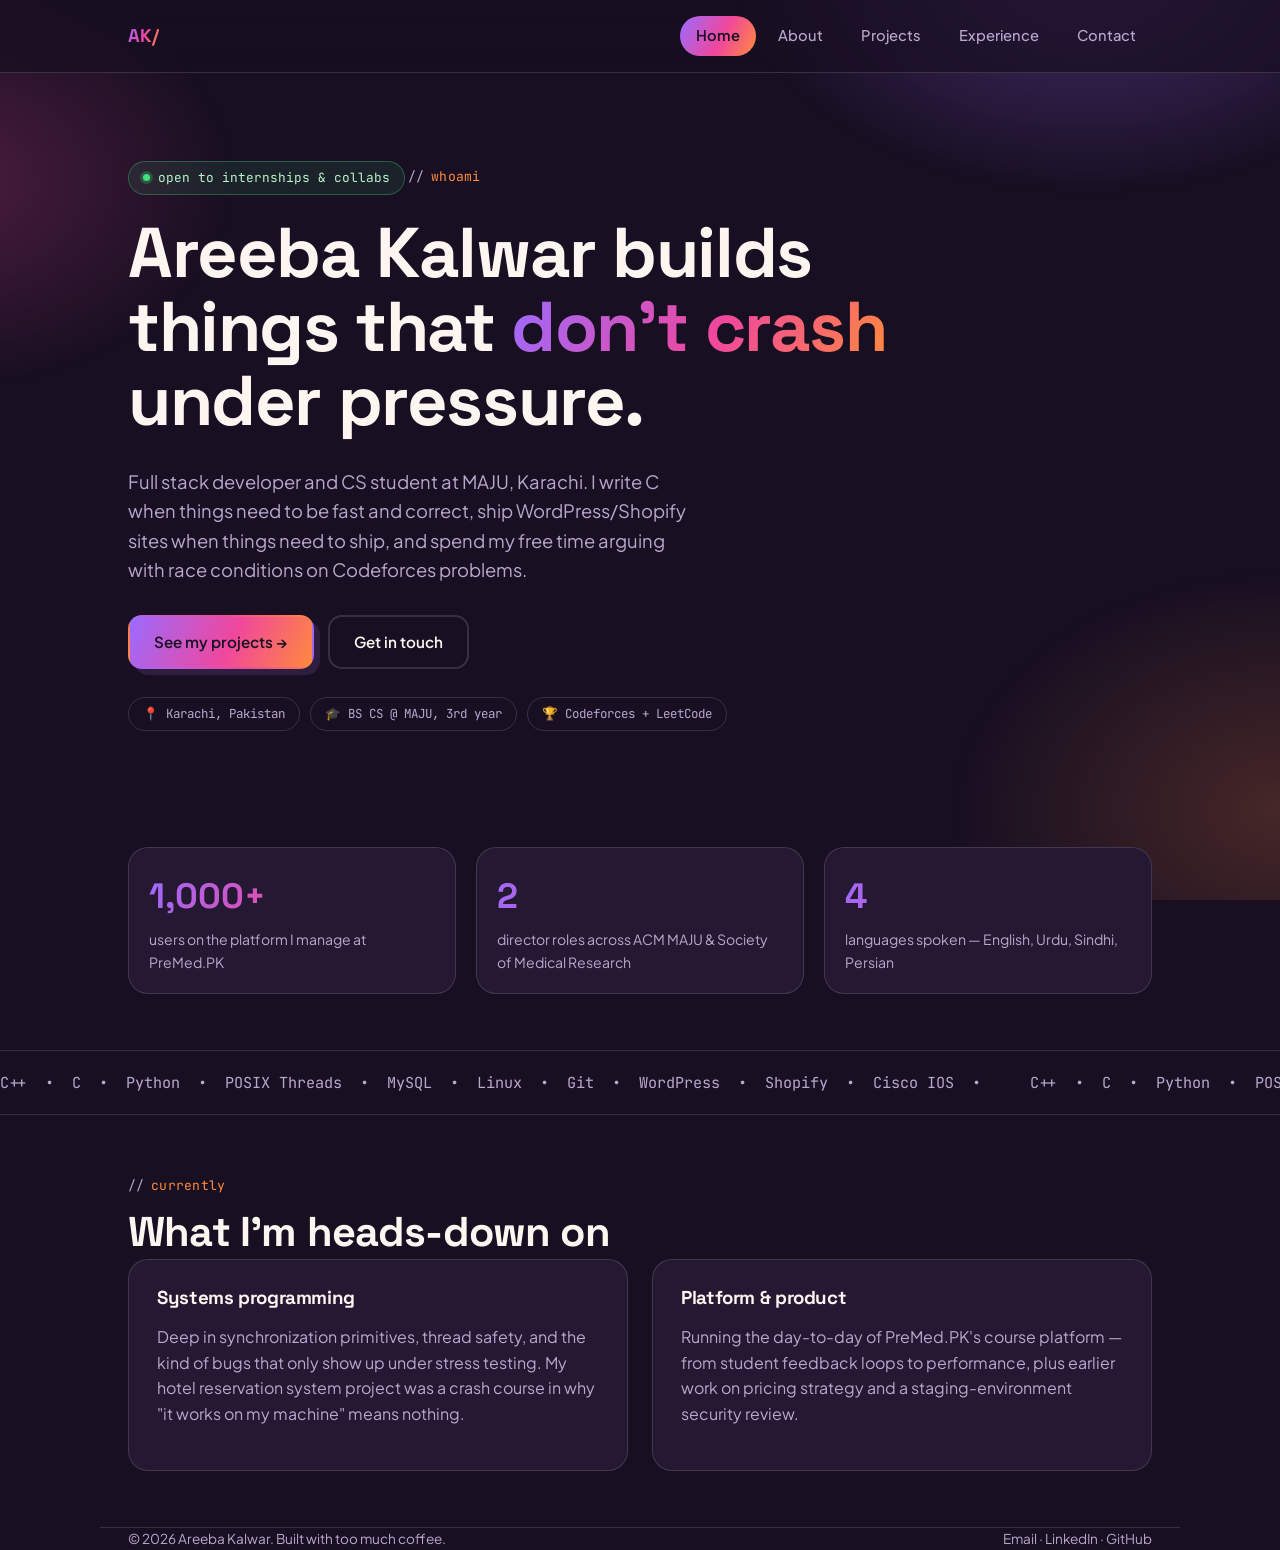
==== index.html @ e5d0cd10 "first commit" ====
<!DOCTYPE html>
<html lang="en">
<head>
<meta charset="UTF-8">
<meta name="viewport" content="width=device-width, initial-scale=1.0">
<title>Areeba Kalwar — Full Stack Developer & Competitive Programmer</title>
<link rel="stylesheet" href="style.css">
</head>
<body>

<header class="site-nav">
  <div class="nav-inner">
    <a href="index.html" class="logo">AK/</a>
    <button class="nav-toggle" aria-label="Toggle menu">☰</button>
    <nav class="links">
      <a href="index.html" class="active">Home</a>
      <a href="about.html">About</a>
      <a href="projects.html">Projects</a>
      <a href="experience.html">Experience</a>
      <a href="contact.html">Contact</a>
    </nav>
  </div>
</header>

<main class="wrap">

  <section class="hero">
    <div class="status-chip"><span class="dot"></span> open to internships & collabs</div>
    <div class="eyebrow">whoami</div>
    <h1>Areeba Kalwar builds<br>things that <span class="grad">don't crash</span><br>under pressure.</h1>
    <p class="lede">Full stack developer and CS student at MAJU, Karachi. I write C when things need to be fast and correct, ship WordPress/Shopify sites when things need to ship, and spend my free time arguing with race conditions on Codeforces problems.</p>

    <div style="display:flex; gap:14px; flex-wrap:wrap; margin-top:30px;">
      <a class="btn btn-solid" href="projects.html">See my projects →</a>
      <a class="btn btn-outline" href="contact.html">Get in touch</a>
    </div>

    <div class="tag-strip">
      <span class="pill">📍 Karachi, Pakistan</span>
      <span class="pill">🎓 BS CS @ MAJU, 3rd year</span>
      <span class="pill">🏆 Codeforces + LeetCode</span>
    </div>
  </section>

  <section>
    <div class="grid-3">
      <div class="card stat">
        <div class="num">1,000+</div>
        <div class="label">users on the platform I manage at PreMed.PK</div>
      </div>
      <div class="card stat">
        <div class="num">2</div>
        <div class="label">director roles across ACM MAJU & Society of Medical Research</div>
      </div>
      <div class="card stat">
        <div class="num">4</div>
        <div class="label">languages spoken — English, Urdu, Sindhi, Persian</div>
      </div>
    </div>
  </section>

</main>

<div class="marquee">
  <div class="marquee-track">
    <span>C++ &nbsp;•&nbsp; C &nbsp;•&nbsp; Python &nbsp;•&nbsp; POSIX Threads &nbsp;•&nbsp; MySQL &nbsp;•&nbsp; Linux &nbsp;•&nbsp; Git &nbsp;•&nbsp; WordPress &nbsp;•&nbsp; Shopify &nbsp;•&nbsp; Cisco IOS &nbsp;•&nbsp;</span>
    <span>C++ &nbsp;•&nbsp; C &nbsp;•&nbsp; Python &nbsp;•&nbsp; POSIX Threads &nbsp;•&nbsp; MySQL &nbsp;•&nbsp; Linux &nbsp;•&nbsp; Git &nbsp;•&nbsp; WordPress &nbsp;•&nbsp; Shopify &nbsp;•&nbsp; Cisco IOS &nbsp;•&nbsp;</span>
  </div>
</div>

<main class="wrap">
  <section>
    <div class="eyebrow">currently</div>
    <h2 class="section-title">What I'm heads-down on</h2>
    <div class="grid-2">
      <div class="card">
        <h3>Systems programming</h3>
        <p style="color:var(--muted)">Deep in synchronization primitives, thread safety, and the kind of bugs that only show up under stress testing. My hotel reservation system project was a crash course in why "it works on my machine" means nothing.</p>
      </div>
      <div class="card">
        <h3>Platform & product</h3>
        <p style="color:var(--muted)">Running the day-to-day of PreMed.PK's course platform — from student feedback loops to performance, plus earlier work on pricing strategy and a staging-environment security review.</p>
      </div>
    </div>
  </section>
</main>

<footer class="wrap">
  <span>© 2026 Areeba Kalwar. Built with too much coffee.</span>
  <span>
    <a href="mailto:reebayk05@gmail.com">Email</a> ·
    <a href="https://www.linkedin.com/in/reebayk" target="_blank">LinkedIn</a> ·
    <a href="https://github.com/reebayk" target="_blank">GitHub</a>
  </span>
</footer>

<script src="script.js"></script>
</body>
</html>
---- style.css ----
@import url('https://fonts.googleapis.com/css2?family=Space+Grotesk:wght@500;700&family=Plus+Jakarta+Sans:wght@400;500;600&family=JetBrains+Mono:wght@400;500&display=swap');

:root{
  --ink:#180F22;
  --surface:#241832;
  --surface-2:#2E1F40;
  --violet:#9B6BFF;
  --pink:#F0479C;
  --orange:#FF8A3D;
  --cream:#FDF6F0;
  --muted:#B9A8CE;
  --line: rgba(253,246,240,0.14);
  --grad: linear-gradient(115deg, var(--violet) 0%, var(--pink) 55%, var(--orange) 100%);
}

*{ box-sizing:border-box; }

html{ scroll-behavior:smooth; }

body{
  margin:0;
  background:var(--ink);
  color:var(--cream);
  font-family:'Plus Jakarta Sans', sans-serif;
  font-size:16px;
  line-height:1.6;
  overflow-x:hidden;
}

body::before{
  content:"";
  position:fixed;
  inset:0;
  z-index:0;
  pointer-events:none;
  background:
    radial-gradient(600px 400px at 85% -5%, rgba(155,107,255,0.35), transparent 60%),
    radial-gradient(500px 350px at -5% 20%, rgba(240,71,156,0.25), transparent 60%),
    radial-gradient(550px 400px at 100% 90%, rgba(255,138,61,0.2), transparent 60%);
}

h1,h2,h3,h4{
  font-family:'Space Grotesk', sans-serif;
  font-weight:700;
  letter-spacing:-0.02em;
  line-height:1.05;
  margin:0 0 .4em;
}

a{ color:inherit; text-decoration:none; }

.wrap{
  max-width:1080px;
  margin:0 auto;
  padding:0 28px;
  position:relative;
  z-index:1;
}

/* eyebrow: code-comment motif, a nod to her C/C++ background */
.eyebrow{
  display:inline-flex;
  align-items:center;
  gap:.5em;
  font-family:'JetBrains Mono', monospace;
  font-size:.82rem;
  color:var(--orange);
  letter-spacing:.02em;
  margin-bottom:14px;
}
.eyebrow::before{ content:"//"; color:var(--muted); }

/* ---------- NAV ---------- */
header.site-nav{
  position:sticky;
  top:0;
  z-index:50;
  backdrop-filter:blur(14px);
  background:rgba(24,15,34,0.72);
  border-bottom:1px solid var(--line);
}
.nav-inner{
  max-width:1080px;
  margin:0 auto;
  padding:16px 28px;
  display:flex;
  align-items:center;
  justify-content:space-between;
}
.logo{
  font-family:'Space Grotesk', sans-serif;
  font-weight:700;
  font-size:1.15rem;
  background:var(--grad);
  -webkit-background-clip:text;
  background-clip:text;
  color:transparent;
}
nav.links{ display:flex; gap:6px; }
nav.links a{
  font-size:.92rem;
  font-weight:500;
  padding:8px 16px;
  border-radius:999px;
  color:var(--muted);
  transition:all .2s ease;
}
nav.links a:hover{ color:var(--cream); background:var(--surface-2); }
nav.links a.active{
  color:var(--ink);
  background:var(--grad);
  font-weight:600;
}
.nav-toggle{ display:none; background:none; border:none; color:var(--cream); font-size:1.4rem; cursor:pointer; }

@media (max-width: 720px){
  nav.links{
    position:absolute;
    top:64px; left:0; right:0;
    flex-direction:column;
    background:var(--surface);
    border-bottom:1px solid var(--line);
    padding:12px;
    display:none;
  }
  nav.links.open{ display:flex; }
  nav.links a{ text-align:left; }
  .nav-toggle{ display:block; }
}

/* ---------- BUTTONS ---------- */
.btn{
  display:inline-flex;
  align-items:center;
  gap:8px;
  padding:13px 24px;
  border-radius:14px;
  font-weight:600;
  font-size:.95rem;
  border:2.5px solid transparent;
  cursor:pointer;
}
.btn-solid{
  background:var(--grad);
  color:var(--ink);
  box-shadow:6px 6px 0 var(--surface-2);
  transition:transform .15s ease, box-shadow .15s ease;
}
.btn-solid:hover{ transform:translate(-3px,-3px); box-shadow:9px 9px 0 var(--surface-2); }
.btn-outline{
  border-color:var(--line);
  color:var(--cream);
  transition:border-color .15s ease, background .15s ease;
}
.btn-outline:hover{ border-color:var(--pink); background:var(--surface); }

/* ---------- HERO ---------- */
.hero{ padding:88px 0 60px; position:relative; }
.hero .tag-strip{
  display:flex; flex-wrap:wrap; gap:10px; margin-top:28px;
}
.pill{
  font-family:'JetBrains Mono', monospace;
  font-size:.78rem;
  padding:6px 14px;
  border-radius:999px;
  border:1.5px solid var(--line);
  color:var(--muted);
}
.hero h1{
  font-size:clamp(2.6rem, 6vw, 4.4rem);
}
.hero h1 .grad{
  background:var(--grad);
  -webkit-background-clip:text;
  background-clip:text;
  color:transparent;
}
.hero p.lede{
  max-width:560px;
  font-size:1.15rem;
  color:var(--muted);
}
.status-chip{
  display:inline-flex; align-items:center; gap:8px;
  font-family:'JetBrains Mono', monospace;
  font-size:.8rem;
  color:#B7F5C9;
  background:rgba(60, 200, 120, 0.1);
  border:1px solid rgba(60,200,120,0.35);
  padding:6px 14px;
  border-radius:999px;
  margin-bottom:22px;
}
.status-chip .dot{
  width:7px; height:7px; border-radius:50%; background:#3ee27a;
  box-shadow:0 0 0 3px rgba(62,226,122,0.25);
}

/* ---------- SECTIONS / CARDS ---------- */
section{ padding:56px 0; position:relative; }
.section-title{ font-size:clamp(1.8rem, 4vw, 2.6rem); margin-bottom:6px; }
.section-sub{ color:var(--muted); max-width:600px; margin-bottom:36px; }

.card{
  background:var(--surface);
  border:1.5px solid var(--line);
  border-radius:20px;
  padding:28px;
}

.grid-2{ display:grid; grid-template-columns:1fr 1fr; gap:24px; }
.grid-3{ display:grid; grid-template-columns:repeat(3,1fr); gap:20px; }
@media (max-width:800px){ .grid-2, .grid-3{ grid-template-columns:1fr; } }

/* stat blocks */
.stat{ padding:20px; }
.stat .num{
  font-family:'Space Grotesk', sans-serif;
  font-size:2.2rem;
  font-weight:700;
  background:var(--grad);
  -webkit-background-clip:text;
  background-clip:text;
  color:transparent;
}
.stat .label{ color:var(--muted); font-size:.88rem; margin-top:4px; }

/* tech marquee */
.marquee{
  overflow:hidden;
  border-top:1px solid var(--line);
  border-bottom:1px solid var(--line);
  padding:18px 0;
  white-space:nowrap;
}
.marquee-track{
  display:inline-flex;
  gap:40px;
  animation:scroll 22s linear infinite;
  font-family:'JetBrains Mono', monospace;
  color:var(--muted);
  font-size:.95rem;
}
@keyframes scroll{ from{transform:translateX(0);} to{transform:translateX(-50%);} }
@media (prefers-reduced-motion: reduce){ .marquee-track{ animation:none; } }

/* timeline (experience/leadership) */
.tl-item{
  display:grid;
  grid-template-columns:150px 1fr;
  gap:22px;
  padding:22px 0;
  border-bottom:1px solid var(--line);
}
.tl-item:last-child{ border-bottom:none; }
.tl-date{
  font-family:'JetBrains Mono', monospace;
  font-size:.82rem;
  color:var(--orange);
}
.tl-role{ font-size:1.2rem; font-weight:700; font-family:'Space Grotesk', sans-serif; }
.tl-org{ color:var(--muted); font-size:.92rem; margin-bottom:10px; }
.tl-item ul{ margin:0; padding-left:18px; color:var(--muted); }
.tl-item li{ margin-bottom:4px; }
@media (max-width:640px){ .tl-item{ grid-template-columns:1fr; gap:6px; } }

/* project cards */
.proj-card{
  border:1.5px solid var(--line);
  border-radius:22px;
  padding:30px;
  background:var(--surface);
  position:relative;
  overflow:hidden;
}
.proj-card::before{
  content:"";
  position:absolute; top:0; left:0; right:0; height:5px;
  background:var(--grad);
}
.proj-tag{
  font-family:'JetBrains Mono', monospace;
  font-size:.78rem;
  color:var(--muted);
  border:1px solid var(--line);
  border-radius:8px;
  padding:3px 9px;
  margin:4px 6px 0 0;
  display:inline-block;
}

/* language / skill chips */
.chip-row{ display:flex; flex-wrap:wrap; gap:10px; }
.chip{
  padding:8px 16px;
  border-radius:12px;
  background:var(--surface-2);
  border:1px solid var(--line);
  font-size:.88rem;
}

/* contact */
.contact-grid{ display:grid; grid-template-columns:repeat(2,1fr); gap:18px; }
@media (max-width:640px){ .contact-grid{ grid-template-columns:1fr; } }
.contact-card{
  display:flex; align-items:center; justify-content:space-between;
  padding:22px 26px;
  border-radius:16px;
  border:1.5px solid var(--line);
  background:var(--surface);
  transition:transform .15s ease, border-color .15s ease;
}
.contact-card:hover{ transform:translateY(-3px); border-color:var(--pink); }
.contact-card .label{ font-family:'JetBrains Mono', monospace; font-size:.78rem; color:var(--muted); }
.contact-card .value{ font-family:'Space Grotesk', sans-serif; font-weight:700; font-size:1.1rem; }
.contact-card .arrow{ font-size:1.3rem; color:var(--orange); }

footer{
  border-top:1px solid var(--line);
  padding:34px 0;
  color:var(--muted);
  font-size:.85rem;
  display:flex;
  justify-content:space-between;
  flex-wrap:wrap;
  gap:12px;
}
footer a:hover{ color:var(--cream); }
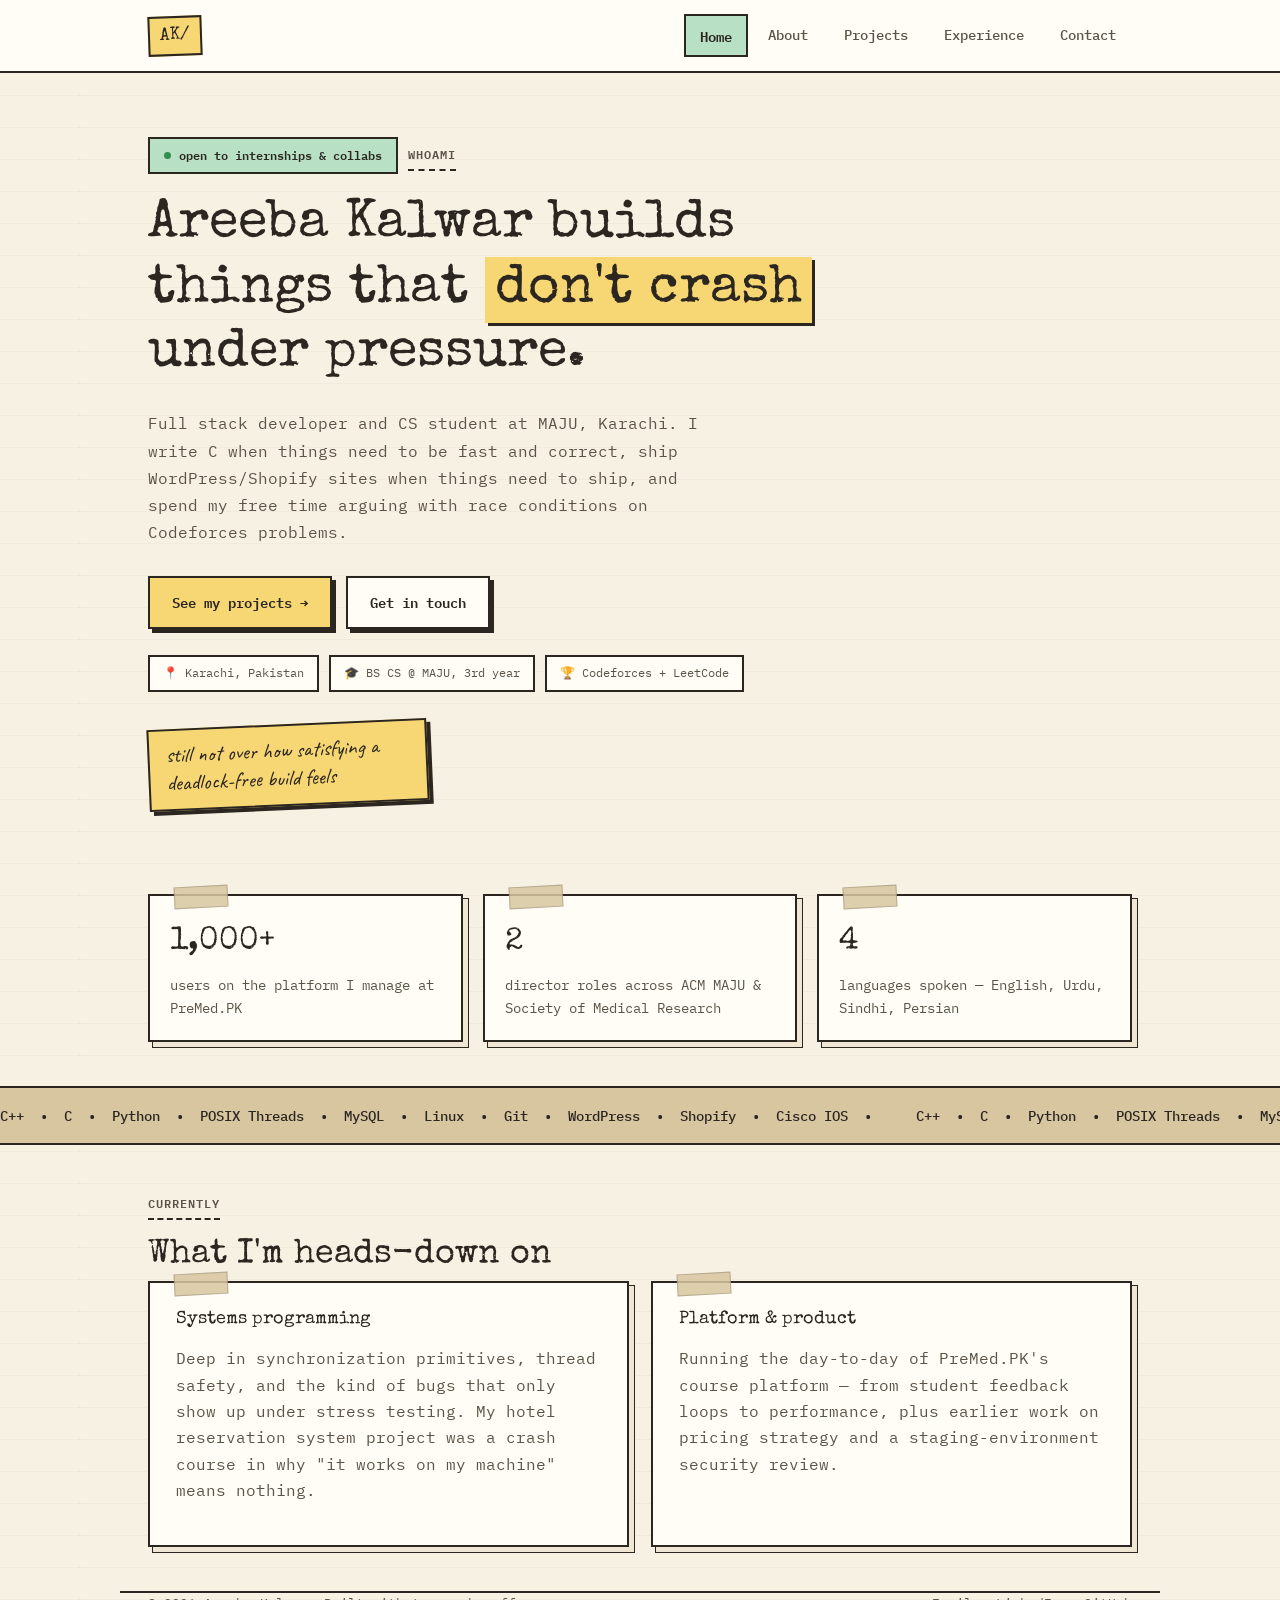
==== commit 68f160fd: "Add sticky note about deadlock-free builds" ====
--- a/index.html
+++ b/index.html
@@ -39,6 +39,10 @@
       <span class="pill">📍 Karachi, Pakistan</span>
       <span class="pill">🎓 BS CS @ MAJU, 3rd year</span>
       <span class="pill">🏆 Codeforces + LeetCode</span>
+    </div>
+
+    <div style="margin-top:32px;">
+      <div class="sticky-note">still not over how satisfying a deadlock-free build feels</div>
     </div>
   </section>
 
--- a/style.css
+++ b/style.css
@@ -1,329 +1,282 @@
-@import url('https://fonts.googleapis.com/css2?family=Space+Grotesk:wght@500;700&family=Plus+Jakarta+Sans:wght@400;500;600&family=JetBrains+Mono:wght@400;500&display=swap');
+@import url('https://fonts.googleapis.com/css2?family=Special+Elite&family=IBM+Plex+Mono:wght@400;500;600&family=Caveat:wght@500;600;700&display=swap');
 
 :root{
-  --ink:#180F22;
-  --surface:#241832;
-  --surface-2:#2E1F40;
-  --violet:#9B6BFF;
-  --pink:#F0479C;
-  --orange:#FF8A3D;
-  --cream:#FDF6F0;
-  --muted:#B9A8CE;
-  --line: rgba(253,246,240,0.14);
-  --grad: linear-gradient(115deg, var(--violet) 0%, var(--pink) 55%, var(--orange) 100%);
+  --paper:#F6F1E3;
+  --paper-2:#EFE7D3;
+  --ink:#2B2620;
+  --ink-soft:#5B5347;
+  --yellow:#F7D774;
+  --pink:#F3B8D0;
+  --blue:#B9DCEE;
+  --mint:#B7E0C4;
+  --kraft:#D8C6A0;
+  --white:#FFFDF6;
+  --line: rgba(43,38,32,0.16);
+  --muted: var(--ink-soft);
 }
 
 *{ box-sizing:border-box; }
-
 html{ scroll-behavior:smooth; }
 
 body{
   margin:0;
-  background:var(--ink);
-  color:var(--cream);
-  font-family:'Plus Jakarta Sans', sans-serif;
-  font-size:16px;
-  line-height:1.6;
-  overflow-x:hidden;
-}
-
-body::before{
-  content:"";
-  position:fixed;
-  inset:0;
-  z-index:0;
-  pointer-events:none;
-  background:
-    radial-gradient(600px 400px at 85% -5%, rgba(155,107,255,0.35), transparent 60%),
-    radial-gradient(500px 350px at -5% 20%, rgba(240,71,156,0.25), transparent 60%),
-    radial-gradient(550px 400px at 100% 90%, rgba(255,138,61,0.2), transparent 60%);
+  background-color:var(--paper);
+  background-image:
+    repeating-linear-gradient(var(--paper) 0px, var(--paper) 31px, rgba(43,38,32,0.06) 32px),
+    linear-gradient(90deg, transparent 78px, rgba(199,86,86,0.18) 79px, rgba(199,86,86,0.18) 80px, transparent 81px);
+  color:var(--ink);
+  font-family:'IBM Plex Mono', monospace;
+  font-size:15.5px;
+  line-height:1.7;
 }
 
 h1,h2,h3,h4{
-  font-family:'Space Grotesk', sans-serif;
-  font-weight:700;
-  letter-spacing:-0.02em;
-  line-height:1.05;
-  margin:0 0 .4em;
+  font-family:'Special Elite', monospace;
+  font-weight:400;
+  letter-spacing:0;
+  line-height:1.15;
+  margin:0 0 .45em;
 }
 
 a{ color:inherit; text-decoration:none; }
 
-.wrap{
-  max-width:1080px;
-  margin:0 auto;
-  padding:0 28px;
-  position:relative;
-  z-index:1;
-}
-
-/* eyebrow: code-comment motif, a nod to her C/C++ background */
+.wrap{ max-width:1040px; margin:0 auto; padding:0 28px; }
+
+/* handwritten annotation / sticky note */
+.sticky-note{
+  font-family:'Caveat', cursive;
+  font-size:1.35rem;
+  line-height:1.3;
+  background:var(--yellow);
+  border:2px solid var(--ink);
+  padding:10px 16px 12px;
+  display:inline-block;
+  transform:rotate(-2.5deg);
+  box-shadow:4px 4px 0 var(--ink);
+  max-width:280px;
+}
+.sticky-note.pink{ background:var(--pink); transform:rotate(2deg); }
+.sticky-note.mint{ background:var(--mint); transform:rotate(-1.5deg); }
+.sticky-note.blue{ background:var(--blue); transform:rotate(1.8deg); }
+
 .eyebrow{
-  display:inline-flex;
-  align-items:center;
-  gap:.5em;
-  font-family:'JetBrains Mono', monospace;
-  font-size:.82rem;
-  color:var(--orange);
-  letter-spacing:.02em;
-  margin-bottom:14px;
-}
-.eyebrow::before{ content:"//"; color:var(--muted); }
+  display:inline-flex; align-items:center; gap:.5em;
+  font-family:'IBM Plex Mono', monospace;
+  font-size:.78rem;
+  font-weight:600;
+  text-transform:uppercase;
+  letter-spacing:.08em;
+  color:var(--ink-soft);
+  border-bottom:2px dashed var(--ink);
+  padding-bottom:4px;
+  margin-bottom:16px;
+}
 
 /* ---------- NAV ---------- */
 header.site-nav{
-  position:sticky;
-  top:0;
-  z-index:50;
-  backdrop-filter:blur(14px);
-  background:rgba(24,15,34,0.72);
-  border-bottom:1px solid var(--line);
+  position:sticky; top:0; z-index:50;
+  background:var(--white);
+  border-bottom:2px solid var(--ink);
 }
 .nav-inner{
-  max-width:1080px;
-  margin:0 auto;
-  padding:16px 28px;
-  display:flex;
-  align-items:center;
-  justify-content:space-between;
+  max-width:1040px; margin:0 auto; padding:14px 28px;
+  display:flex; align-items:center; justify-content:space-between;
 }
 .logo{
-  font-family:'Space Grotesk', sans-serif;
-  font-weight:700;
-  font-size:1.15rem;
-  background:var(--grad);
-  -webkit-background-clip:text;
-  background-clip:text;
-  color:transparent;
-}
-nav.links{ display:flex; gap:6px; }
+  font-family:'Special Elite', monospace;
+  font-size:1.1rem;
+  background:var(--yellow);
+  border:2px solid var(--ink);
+  padding:3px 10px;
+  transform:rotate(-2deg);
+  display:inline-block;
+}
+nav.links{ display:flex; gap:4px; }
 nav.links a{
-  font-size:.92rem;
-  font-weight:500;
-  padding:8px 16px;
-  border-radius:999px;
-  color:var(--muted);
-  transition:all .2s ease;
-}
-nav.links a:hover{ color:var(--cream); background:var(--surface-2); }
+  font-family:'IBM Plex Mono', monospace;
+  font-size:.85rem; font-weight:500;
+  padding:8px 14px; border-radius:0;
+  color:var(--ink-soft);
+  border:2px solid transparent;
+}
+nav.links a:hover{ color:var(--ink); border-color:var(--line); }
 nav.links a.active{
-  color:var(--ink);
-  background:var(--grad);
+  color:var(--ink); background:var(--mint);
+  border:2px solid var(--ink);
   font-weight:600;
 }
-.nav-toggle{ display:none; background:none; border:none; color:var(--cream); font-size:1.4rem; cursor:pointer; }
+.nav-toggle{ display:none; background:none; border:2px solid var(--ink); color:var(--ink); font-size:1.2rem; cursor:pointer; padding:4px 10px; }
 
 @media (max-width: 720px){
   nav.links{
-    position:absolute;
-    top:64px; left:0; right:0;
-    flex-direction:column;
-    background:var(--surface);
-    border-bottom:1px solid var(--line);
-    padding:12px;
-    display:none;
+    position:absolute; top:58px; left:0; right:0;
+    flex-direction:column; background:var(--white);
+    border-bottom:2px solid var(--ink); padding:10px; display:none;
   }
   nav.links.open{ display:flex; }
-  nav.links a{ text-align:left; }
   .nav-toggle{ display:block; }
 }
 
 /* ---------- BUTTONS ---------- */
 .btn{
-  display:inline-flex;
-  align-items:center;
-  gap:8px;
-  padding:13px 24px;
-  border-radius:14px;
-  font-weight:600;
-  font-size:.95rem;
-  border:2.5px solid transparent;
+  display:inline-flex; align-items:center; gap:8px;
+  padding:12px 22px; font-family:'IBM Plex Mono', monospace;
+  font-weight:600; font-size:.9rem;
+  border:2px solid var(--ink); border-radius:0;
   cursor:pointer;
 }
 .btn-solid{
-  background:var(--grad);
-  color:var(--ink);
-  box-shadow:6px 6px 0 var(--surface-2);
-  transition:transform .15s ease, box-shadow .15s ease;
-}
-.btn-solid:hover{ transform:translate(-3px,-3px); box-shadow:9px 9px 0 var(--surface-2); }
+  background:var(--yellow); color:var(--ink);
+  box-shadow:4px 4px 0 var(--ink);
+  transition:transform .1s ease, box-shadow .1s ease;
+}
+.btn-solid:hover{ transform:translate(2px,2px); box-shadow:2px 2px 0 var(--ink); }
 .btn-outline{
-  border-color:var(--line);
-  color:var(--cream);
-  transition:border-color .15s ease, background .15s ease;
-}
-.btn-outline:hover{ border-color:var(--pink); background:var(--surface); }
+  background:var(--white); color:var(--ink);
+  box-shadow:4px 4px 0 var(--ink);
+  transition:transform .1s ease, box-shadow .1s ease;
+}
+.btn-outline:hover{ transform:translate(2px,2px); box-shadow:2px 2px 0 var(--ink); }
 
 /* ---------- HERO ---------- */
-.hero{ padding:88px 0 60px; position:relative; }
-.hero .tag-strip{
-  display:flex; flex-wrap:wrap; gap:10px; margin-top:28px;
-}
+.hero{ padding:64px 0 44px; }
+.hero .tag-strip{ display:flex; flex-wrap:wrap; gap:10px; margin-top:26px; }
 .pill{
-  font-family:'JetBrains Mono', monospace;
-  font-size:.78rem;
-  padding:6px 14px;
-  border-radius:999px;
-  border:1.5px solid var(--line);
-  color:var(--muted);
-}
-.hero h1{
-  font-size:clamp(2.6rem, 6vw, 4.4rem);
-}
+  font-family:'IBM Plex Mono', monospace; font-size:.76rem;
+  padding:6px 13px; border:2px solid var(--ink); background:var(--white);
+  color:var(--ink-soft);
+}
+.hero h1{ font-size:clamp(2.1rem, 5vw, 3.4rem); }
 .hero h1 .grad{
-  background:var(--grad);
-  -webkit-background-clip:text;
-  background-clip:text;
-  color:transparent;
-}
-.hero p.lede{
-  max-width:560px;
-  font-size:1.15rem;
-  color:var(--muted);
-}
+  background:var(--yellow);
+  padding:2px 10px;
+  box-shadow:3px 3px 0 var(--ink);
+  display:inline-block;
+}
+.hero p.lede{ max-width:560px; font-size:1rem; color:var(--ink-soft); }
 .status-chip{
   display:inline-flex; align-items:center; gap:8px;
-  font-family:'JetBrains Mono', monospace;
-  font-size:.8rem;
-  color:#B7F5C9;
-  background:rgba(60, 200, 120, 0.1);
-  border:1px solid rgba(60,200,120,0.35);
-  padding:6px 14px;
-  border-radius:999px;
-  margin-bottom:22px;
-}
-.status-chip .dot{
-  width:7px; height:7px; border-radius:50%; background:#3ee27a;
-  box-shadow:0 0 0 3px rgba(62,226,122,0.25);
-}
+  font-family:'IBM Plex Mono', monospace; font-size:.78rem; font-weight:600;
+  color:var(--ink);
+  background:var(--mint);
+  border:2px solid var(--ink);
+  padding:6px 14px; margin-bottom:20px;
+}
+.status-chip .dot{ width:7px; height:7px; border-radius:50%; background:#2f8f4e; }
 
 /* ---------- SECTIONS / CARDS ---------- */
-section{ padding:56px 0; position:relative; }
-.section-title{ font-size:clamp(1.8rem, 4vw, 2.6rem); margin-bottom:6px; }
-.section-sub{ color:var(--muted); max-width:600px; margin-bottom:36px; }
+section{ padding:44px 0; }
+.section-title{ font-size:clamp(1.5rem, 3.4vw, 2.1rem); margin-bottom:6px; }
+.section-sub{ color:var(--ink-soft); max-width:600px; margin-bottom:30px; }
 
 .card{
-  background:var(--surface);
-  border:1.5px solid var(--line);
-  border-radius:20px;
-  padding:28px;
-}
-
-.grid-2{ display:grid; grid-template-columns:1fr 1fr; gap:24px; }
+  background:var(--white);
+  border:2px solid var(--ink);
+  border-radius:0;
+  padding:26px;
+  position:relative;
+  box-shadow:5px 5px 0 var(--paper-2), 5px 5px 0 1px var(--ink);
+}
+.card::before{
+  content:"";
+  position:absolute; top:-10px; left:24px;
+  width:52px; height:20px;
+  background:var(--kraft);
+  opacity:.85;
+  transform:rotate(-3deg);
+  border:1px solid rgba(43,38,32,0.25);
+}
+
+.grid-2{ display:grid; grid-template-columns:1fr 1fr; gap:22px; }
 .grid-3{ display:grid; grid-template-columns:repeat(3,1fr); gap:20px; }
 @media (max-width:800px){ .grid-2, .grid-3{ grid-template-columns:1fr; } }
 
-/* stat blocks */
 .stat{ padding:20px; }
-.stat .num{
-  font-family:'Space Grotesk', sans-serif;
-  font-size:2.2rem;
-  font-weight:700;
-  background:var(--grad);
-  -webkit-background-clip:text;
-  background-clip:text;
-  color:transparent;
-}
-.stat .label{ color:var(--muted); font-size:.88rem; margin-top:4px; }
-
-/* tech marquee */
+.stat .num{ font-family:'Special Elite', monospace; font-size:2rem; color:var(--ink); }
+.stat .label{ color:var(--ink-soft); font-size:.85rem; margin-top:4px; }
+
+/* tech strip (tape-style ticker) */
 .marquee{
   overflow:hidden;
-  border-top:1px solid var(--line);
-  border-bottom:1px solid var(--line);
-  padding:18px 0;
+  border-top:2px solid var(--ink);
+  border-bottom:2px solid var(--ink);
+  background:var(--kraft);
+  padding:14px 0;
   white-space:nowrap;
 }
 .marquee-track{
-  display:inline-flex;
-  gap:40px;
-  animation:scroll 22s linear infinite;
-  font-family:'JetBrains Mono', monospace;
-  color:var(--muted);
-  font-size:.95rem;
+  display:inline-flex; gap:36px;
+  animation:scroll 24s linear infinite;
+  font-family:'IBM Plex Mono', monospace;
+  color:var(--ink);
+  font-size:.88rem; font-weight:500;
 }
 @keyframes scroll{ from{transform:translateX(0);} to{transform:translateX(-50%);} }
 @media (prefers-reduced-motion: reduce){ .marquee-track{ animation:none; } }
 
-/* timeline (experience/leadership) */
+/* timeline */
 .tl-item{
-  display:grid;
-  grid-template-columns:150px 1fr;
-  gap:22px;
-  padding:22px 0;
-  border-bottom:1px solid var(--line);
+  display:grid; grid-template-columns:150px 1fr; gap:20px;
+  padding:20px 0; border-bottom:2px dashed var(--line);
 }
 .tl-item:last-child{ border-bottom:none; }
-.tl-date{
-  font-family:'JetBrains Mono', monospace;
-  font-size:.82rem;
-  color:var(--orange);
-}
-.tl-role{ font-size:1.2rem; font-weight:700; font-family:'Space Grotesk', sans-serif; }
-.tl-org{ color:var(--muted); font-size:.92rem; margin-bottom:10px; }
-.tl-item ul{ margin:0; padding-left:18px; color:var(--muted); }
+.tl-date{ font-family:'IBM Plex Mono', monospace; font-size:.78rem; font-weight:600; color:var(--ink-soft); }
+.tl-role{ font-size:1.1rem; font-family:'Special Elite', monospace; }
+.tl-org{ color:var(--ink-soft); font-size:.88rem; margin-bottom:10px; }
+.tl-item ul{ margin:0; padding-left:18px; color:var(--ink-soft); }
 .tl-item li{ margin-bottom:4px; }
 @media (max-width:640px){ .tl-item{ grid-template-columns:1fr; gap:6px; } }
 
 /* project cards */
 .proj-card{
-  border:1.5px solid var(--line);
-  border-radius:22px;
-  padding:30px;
-  background:var(--surface);
+  border:2px solid var(--ink);
+  padding:28px;
+  background:var(--white);
   position:relative;
-  overflow:hidden;
+  box-shadow:6px 6px 0 var(--ink);
 }
 .proj-card::before{
   content:"";
-  position:absolute; top:0; left:0; right:0; height:5px;
-  background:var(--grad);
+  position:absolute; top:-10px; right:30px;
+  width:60px; height:22px;
+  background:var(--pink);
+  opacity:.9;
+  transform:rotate(3deg);
+  border:1px solid rgba(43,38,32,0.25);
 }
 .proj-tag{
-  font-family:'JetBrains Mono', monospace;
-  font-size:.78rem;
-  color:var(--muted);
-  border:1px solid var(--line);
-  border-radius:8px;
-  padding:3px 9px;
-  margin:4px 6px 0 0;
-  display:inline-block;
-}
-
-/* language / skill chips */
+  font-family:'IBM Plex Mono', monospace; font-size:.76rem;
+  color:var(--ink); background:var(--paper-2);
+  border:1.5px solid var(--ink);
+  padding:3px 9px; margin:4px 6px 0 0; display:inline-block;
+}
+
 .chip-row{ display:flex; flex-wrap:wrap; gap:10px; }
 .chip{
-  padding:8px 16px;
-  border-radius:12px;
-  background:var(--surface-2);
-  border:1px solid var(--line);
-  font-size:.88rem;
+  padding:7px 15px; background:var(--paper-2);
+  border:1.5px solid var(--ink); font-size:.85rem;
 }
 
 /* contact */
-.contact-grid{ display:grid; grid-template-columns:repeat(2,1fr); gap:18px; }
+.contact-grid{ display:grid; grid-template-columns:repeat(2,1fr); gap:16px; }
 @media (max-width:640px){ .contact-grid{ grid-template-columns:1fr; } }
 .contact-card{
   display:flex; align-items:center; justify-content:space-between;
-  padding:22px 26px;
-  border-radius:16px;
-  border:1.5px solid var(--line);
-  background:var(--surface);
-  transition:transform .15s ease, border-color .15s ease;
-}
-.contact-card:hover{ transform:translateY(-3px); border-color:var(--pink); }
-.contact-card .label{ font-family:'JetBrains Mono', monospace; font-size:.78rem; color:var(--muted); }
-.contact-card .value{ font-family:'Space Grotesk', sans-serif; font-weight:700; font-size:1.1rem; }
-.contact-card .arrow{ font-size:1.3rem; color:var(--orange); }
+  padding:20px 24px;
+  border:2px solid var(--ink);
+  background:var(--white);
+  box-shadow:4px 4px 0 var(--ink);
+  transition:transform .1s ease, box-shadow .1s ease;
+}
+.contact-card:hover{ transform:translate(2px,2px); box-shadow:2px 2px 0 var(--ink); }
+.contact-card .label{ font-family:'IBM Plex Mono', monospace; font-size:.76rem; color:var(--ink-soft); }
+.contact-card .value{ font-family:'Special Elite', monospace; font-size:1.02rem; }
+.contact-card .arrow{ font-size:1.2rem; color:var(--ink-soft); }
 
 footer{
-  border-top:1px solid var(--line);
-  padding:34px 0;
-  color:var(--muted);
-  font-size:.85rem;
-  display:flex;
-  justify-content:space-between;
-  flex-wrap:wrap;
-  gap:12px;
-}
-footer a:hover{ color:var(--cream); }
+  border-top:2px solid var(--ink);
+  padding:28px 0; color:var(--ink-soft); font-size:.82rem;
+  display:flex; justify-content:space-between; flex-wrap:wrap; gap:12px;
+  font-family:'IBM Plex Mono', monospace;
+}
+footer a:hover{ color:var(--ink); }
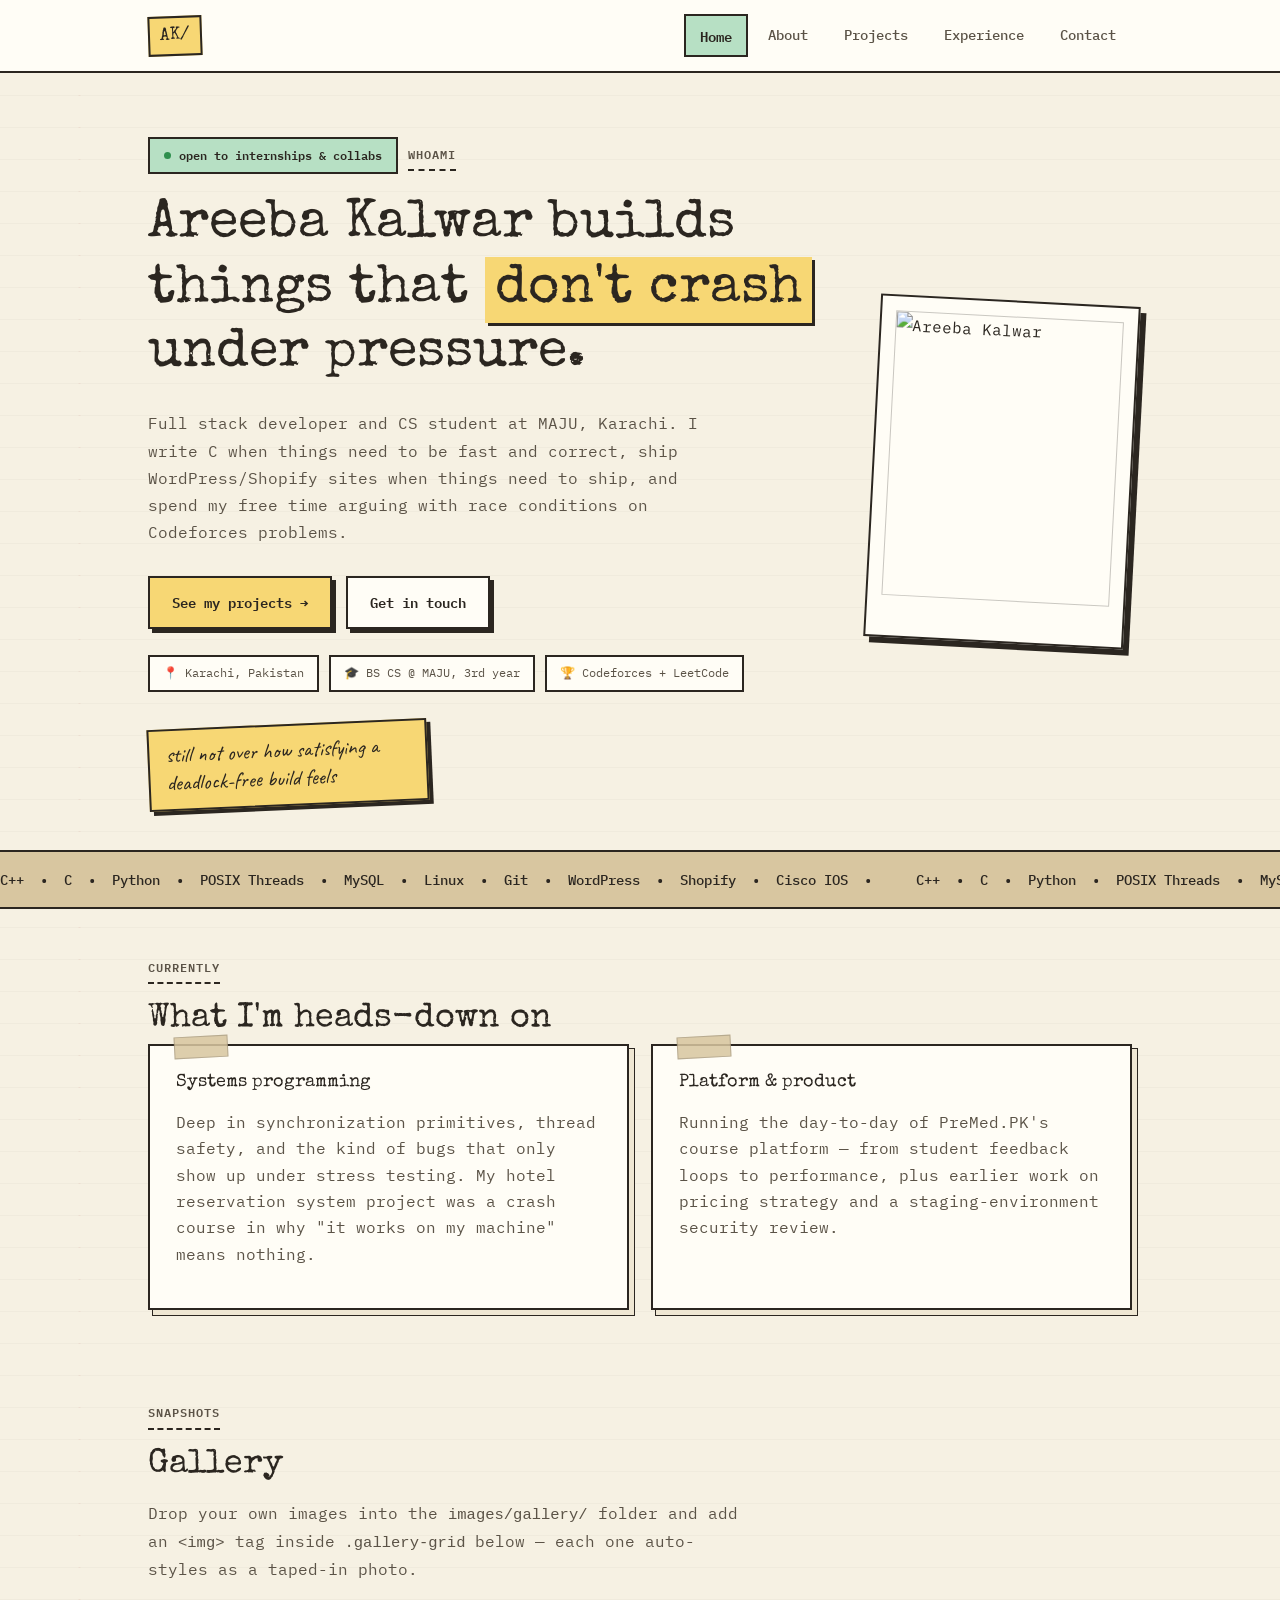
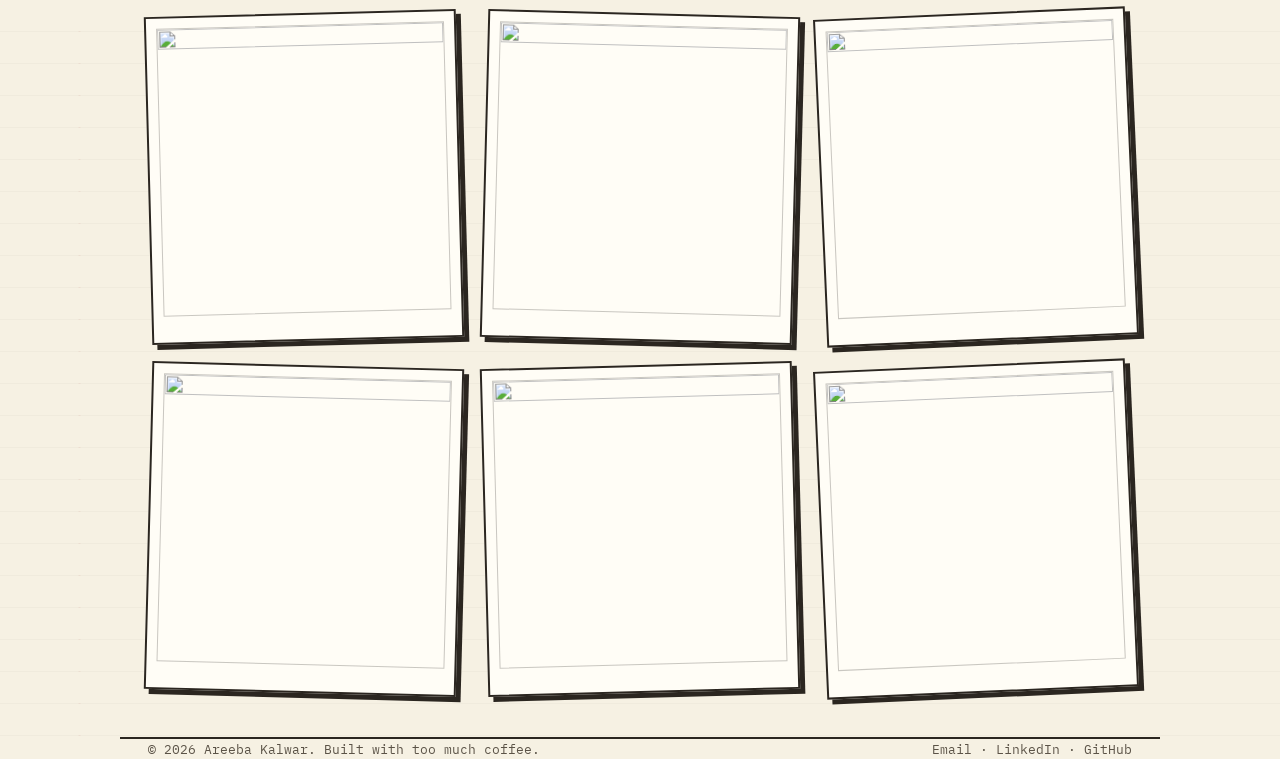
==== commit 5ba22390: "Update index.html" ====
--- a/index.html
+++ b/index.html
@@ -25,40 +25,33 @@
 <main class="wrap">
 
   <section class="hero">
-    <div class="status-chip"><span class="dot"></span> open to internships & collabs</div>
-    <div class="eyebrow">whoami</div>
-    <h1>Areeba Kalwar builds<br>things that <span class="grad">don't crash</span><br>under pressure.</h1>
-    <p class="lede">Full stack developer and CS student at MAJU, Karachi. I write C when things need to be fast and correct, ship WordPress/Shopify sites when things need to ship, and spend my free time arguing with race conditions on Codeforces problems.</p>
+    <div class="hero-grid">
+      <div class="hero-text">
+        <div class="status-chip"><span class="dot"></span> open to internships & collabs</div>
+        <div class="eyebrow">whoami</div>
+        <h1>Areeba Kalwar builds<br>things that <span class="grad">don't crash</span><br>under pressure.</h1>
+        <p class="lede">Full stack developer and CS student at MAJU, Karachi. I write C when things need to be fast and correct, ship WordPress/Shopify sites when things need to ship, and spend my free time arguing with race conditions on Codeforces problems.</p>
 
-    <div style="display:flex; gap:14px; flex-wrap:wrap; margin-top:30px;">
-      <a class="btn btn-solid" href="projects.html">See my projects →</a>
-      <a class="btn btn-outline" href="contact.html">Get in touch</a>
-    </div>
+        <div style="display:flex; gap:14px; flex-wrap:wrap; margin-top:30px;">
+          <a class="btn btn-solid" href="projects.html">See my projects →</a>
+          <a class="btn btn-outline" href="contact.html">Get in touch</a>
+        </div>
 
-    <div class="tag-strip">
-      <span class="pill">📍 Karachi, Pakistan</span>
-      <span class="pill">🎓 BS CS @ MAJU, 3rd year</span>
-      <span class="pill">🏆 Codeforces + LeetCode</span>
-    </div>
+        <div class="tag-strip">
+          <span class="pill">📍 Karachi, Pakistan</span>
+          <span class="pill">🎓 BS CS @ MAJU, 3rd year</span>
+          <span class="pill">🏆 Codeforces + LeetCode</span>
+        </div>
 
-    <div style="margin-top:32px;">
-      <div class="sticky-note">still not over how satisfying a deadlock-free build feels</div>
-    </div>
-  </section>
+        <div style="margin-top:32px;">
+          <div class="sticky-note">still not over how satisfying a deadlock-free build feels</div>
+        </div>
+      </div>
 
-  <section>
-    <div class="grid-3">
-      <div class="card stat">
-        <div class="num">1,000+</div>
-        <div class="label">users on the platform I manage at PreMed.PK</div>
-      </div>
-      <div class="card stat">
-        <div class="num">2</div>
-        <div class="label">director roles across ACM MAJU & Society of Medical Research</div>
-      </div>
-      <div class="card stat">
-        <div class="num">4</div>
-        <div class="label">languages spoken — English, Urdu, Sindhi, Persian</div>
+      <div class="hero-portrait">
+        <div class="polaroid">
+          <img src="images/portrait.jpg" alt="Areeba Kalwar">
+        </div>
       </div>
     </div>
   </section>
@@ -87,6 +80,21 @@
       </div>
     </div>
   </section>
+
+  <section>
+    <div class="eyebrow">snapshots</div>
+    <h2 class="section-title">Gallery</h2>
+    <p class="section-sub">Drop your own images into the <code>images/gallery/</code> folder and add an <code>&lt;img&gt;</code> tag inside <code>.gallery-grid</code> below — each one auto-styles as a taped-in photo.</p>
+
+    <div class="gallery-grid">
+      <div class="gallery-item"><img src="images/gallery/photo1.jpg" alt=""></div>
+      <div class="gallery-item"><img src="images/gallery/photo2.jpg" alt=""></div>
+      <div class="gallery-item"><img src="images/gallery/photo3.jpg" alt=""></div>
+      <div class="gallery-item"><img src="images/gallery/photo4.jpg" alt=""></div>
+      <div class="gallery-item"><img src="images/gallery/photo5.jpg" alt=""></div>
+      <div class="gallery-item"><img src="images/gallery/photo6.jpg" alt=""></div>
+    </div>
+  </section>
 </main>
 
 <footer class="wrap">
--- a/style.css
+++ b/style.css
@@ -140,6 +140,34 @@
 
 /* ---------- HERO ---------- */
 .hero{ padding:64px 0 44px; }
+.hero-grid{
+  display:grid;
+  grid-template-columns:1fr auto;
+  gap:48px;
+  align-items:center;
+}
+.hero-portrait{ display:flex; justify-content:center; }
+.polaroid{
+  background:var(--white);
+  border:2px solid var(--ink);
+  padding:14px 14px 40px;
+  box-shadow:6px 6px 0 var(--ink);
+  transform:rotate(3deg);
+  width:260px;
+}
+.polaroid img{
+  width:100%;
+  aspect-ratio:4/5;
+  object-fit:cover;
+  display:block;
+  border:1px solid rgba(43,38,32,0.25);
+}
+@media (max-width:800px){
+  .hero-grid{ grid-template-columns:1fr; }
+  .hero-portrait{ order:-1; }
+  .polaroid{ width:210px; }
+}
+
 .hero .tag-strip{ display:flex; flex-wrap:wrap; gap:10px; margin-top:26px; }
 .pill{
   font-family:'IBM Plex Mono', monospace; font-size:.76rem;
@@ -257,6 +285,35 @@
   border:1.5px solid var(--ink); font-size:.85rem;
 }
 
+/* ---------- GALLERY ---------- */
+.gallery-grid{
+  display:grid;
+  grid-template-columns:repeat(3, 1fr);
+  gap:24px;
+}
+.gallery-item{
+  background:var(--white);
+  border:2px solid var(--ink);
+  padding:10px 10px 26px;
+  box-shadow:5px 5px 0 var(--ink);
+  transform:rotate(-1.5deg);
+}
+.gallery-item:nth-child(even){ transform:rotate(1.5deg); }
+.gallery-item:nth-child(3n){ transform:rotate(-2.5deg); }
+.gallery-item img{
+  width:100%;
+  aspect-ratio:1/1;
+  object-fit:cover;
+  display:block;
+  border:1px solid rgba(43,38,32,0.25);
+}
+@media (max-width:800px){
+  .gallery-grid{ grid-template-columns:repeat(2, 1fr); }
+}
+@media (max-width:480px){
+  .gallery-grid{ grid-template-columns:1fr; }
+}
+
 /* contact */
 .contact-grid{ display:grid; grid-template-columns:repeat(2,1fr); gap:16px; }
 @media (max-width:640px){ .contact-grid{ grid-template-columns:1fr; } }
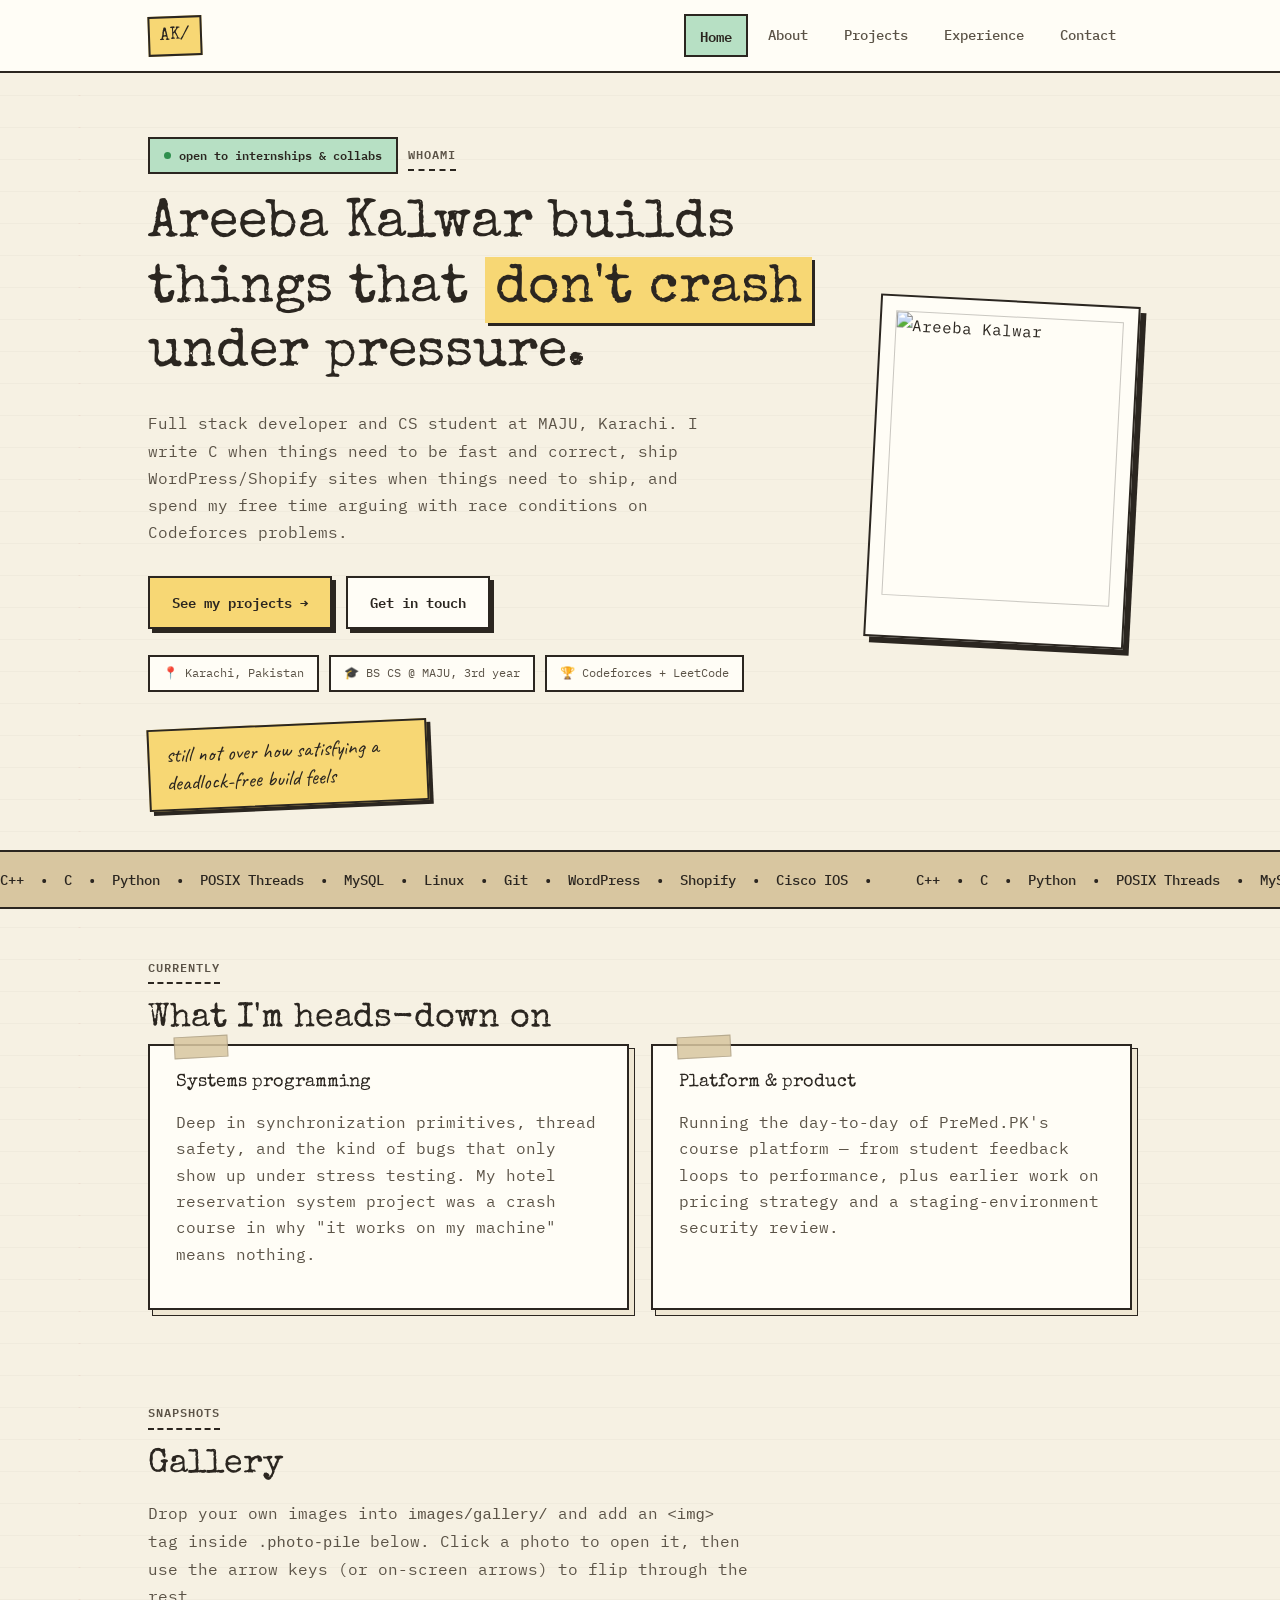
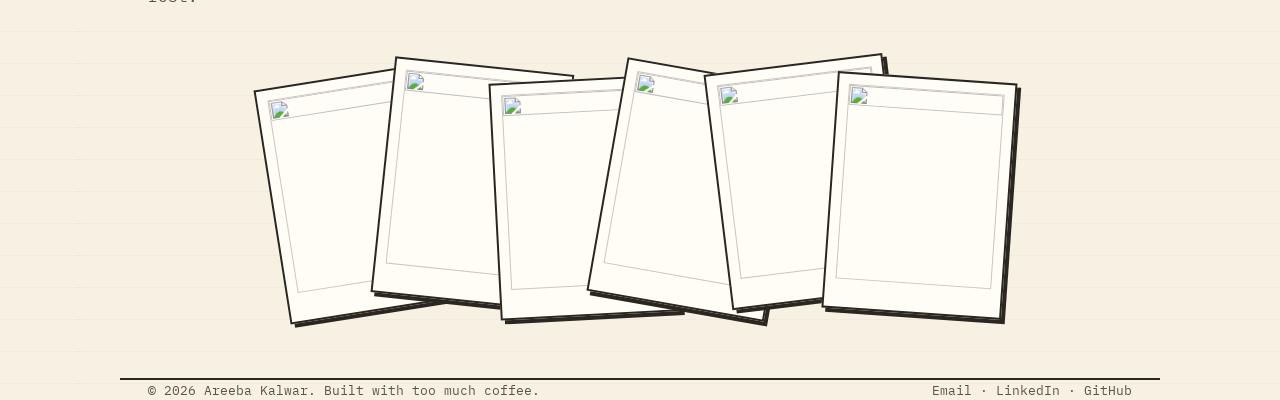
==== commit 1bf2e7b7: "Update gallery section and lightbox functionality" ====
--- a/index.html
+++ b/index.html
@@ -84,18 +84,25 @@
   <section>
     <div class="eyebrow">snapshots</div>
     <h2 class="section-title">Gallery</h2>
-    <p class="section-sub">Drop your own images into the <code>images/gallery/</code> folder and add an <code>&lt;img&gt;</code> tag inside <code>.gallery-grid</code> below — each one auto-styles as a taped-in photo.</p>
+    <p class="section-sub">Drop your own images into <code>images/gallery/</code> and add an <code>&lt;img&gt;</code> tag inside <code>.photo-pile</code> below. Click a photo to open it, then use the arrow keys (or on-screen arrows) to flip through the rest.</p>
 
-    <div class="gallery-grid">
-      <div class="gallery-item"><img src="images/gallery/photo1.jpg" alt=""></div>
-      <div class="gallery-item"><img src="images/gallery/photo2.jpg" alt=""></div>
-      <div class="gallery-item"><img src="images/gallery/photo3.jpg" alt=""></div>
-      <div class="gallery-item"><img src="images/gallery/photo4.jpg" alt=""></div>
-      <div class="gallery-item"><img src="images/gallery/photo5.jpg" alt=""></div>
-      <div class="gallery-item"><img src="images/gallery/photo6.jpg" alt=""></div>
+    <div class="photo-pile" id="photoPile">
+      <div class="pile-item"><img src="images/gallery/photo1.jpg" alt=""></div>
+      <div class="pile-item"><img src="images/gallery/photo2.jpg" alt=""></div>
+      <div class="pile-item"><img src="images/gallery/photo3.jpg" alt=""></div>
+      <div class="pile-item"><img src="images/gallery/photo4.jpg" alt=""></div>
+      <div class="pile-item"><img src="images/gallery/photo5.jpg" alt=""></div>
+      <div class="pile-item"><img src="images/gallery/photo6.jpg" alt=""></div>
     </div>
   </section>
 </main>
+
+<div class="lightbox" id="lightbox">
+  <button class="lb-close" id="lbClose" aria-label="Close">✕</button>
+  <button class="lb-arrow lb-prev" id="lbPrev" aria-label="Previous">←</button>
+  <img class="lb-img" id="lbImg" src="" alt="">
+  <button class="lb-arrow lb-next" id="lbNext" aria-label="Next">→</button>
+</div>
 
 <footer class="wrap">
   <span>© 2026 Areeba Kalwar. Built with too much coffee.</span>
--- a/style.css
+++ b/style.css
@@ -285,33 +285,91 @@
   border:1.5px solid var(--ink); font-size:.85rem;
 }
 
-/* ---------- GALLERY ---------- */
-.gallery-grid{
-  display:grid;
-  grid-template-columns:repeat(3, 1fr);
-  gap:24px;
-}
-.gallery-item{
-  background:var(--white);
-  border:2px solid var(--ink);
-  padding:10px 10px 26px;
-  box-shadow:5px 5px 0 var(--ink);
-  transform:rotate(-1.5deg);
-}
-.gallery-item:nth-child(even){ transform:rotate(1.5deg); }
-.gallery-item:nth-child(3n){ transform:rotate(-2.5deg); }
-.gallery-item img{
+/* ---------- GALLERY: fanned photo pile ---------- */
+.photo-pile{
+  position:relative;
+  display:flex;
+  flex-wrap:wrap;
+  justify-content:center;
+  align-items:center;
+  gap:0;
+  min-height:280px;
+  padding:30px 0 10px;
+}
+.pile-item{
+  background:var(--white);
+  border:2px solid var(--ink);
+  padding:10px 10px 28px;
+  box-shadow:4px 4px 0 var(--ink);
+  width:180px;
+  cursor:pointer;
+  margin:0 -34px 18px;
+  transition:transform .18s ease, box-shadow .18s ease, z-index 0s;
+  position:relative;
+}
+.pile-item img{
   width:100%;
-  aspect-ratio:1/1;
+  aspect-ratio:4/5;
   object-fit:cover;
   display:block;
   border:1px solid rgba(43,38,32,0.25);
-}
-@media (max-width:800px){
-  .gallery-grid{ grid-template-columns:repeat(2, 1fr); }
-}
-@media (max-width:480px){
-  .gallery-grid{ grid-template-columns:1fr; }
+  pointer-events:none;
+}
+/* fan the pile out with alternating rotation */
+.pile-item:nth-child(1){ transform:rotate(-9deg) translateY(6px); }
+.pile-item:nth-child(2){ transform:rotate(6deg) translateY(-4px); }
+.pile-item:nth-child(3){ transform:rotate(-3deg) translateY(10px); }
+.pile-item:nth-child(4){ transform:rotate(10deg) translateY(2px); }
+.pile-item:nth-child(5){ transform:rotate(-7deg) translateY(-6px); }
+.pile-item:nth-child(6){ transform:rotate(4deg) translateY(8px); }
+.pile-item:nth-child(6n+1){ transform:rotate(-9deg) translateY(6px); }
+
+.pile-item:hover{
+  transform:rotate(0deg) translateY(-10px) scale(1.06) !important;
+  box-shadow:7px 7px 0 var(--ink);
+  z-index:20;
+}
+
+@media (max-width:700px){
+  .pile-item{ width:130px; margin:0 -22px 14px; }
+}
+
+/* ---------- LIGHTBOX ---------- */
+.lightbox{
+  display:none;
+  position:fixed; inset:0; z-index:200;
+  background:rgba(43,38,32,0.92);
+  align-items:center; justify-content:center;
+}
+.lightbox.open{ display:flex; }
+.lb-img{
+  max-width:82vw; max-height:82vh;
+  border:3px solid var(--white);
+  box-shadow:0 0 0 2px var(--ink);
+  object-fit:contain;
+  background:var(--white);
+}
+.lb-close{
+  position:absolute; top:22px; right:26px;
+  background:var(--yellow); border:2px solid var(--ink);
+  width:40px; height:40px; font-size:1.1rem; cursor:pointer;
+  font-family:'IBM Plex Mono', monospace;
+}
+.lb-arrow{
+  position:absolute; top:50%; transform:translateY(-50%);
+  background:var(--white); border:2px solid var(--ink);
+  width:48px; height:48px; font-size:1.3rem; cursor:pointer;
+  font-family:'IBM Plex Mono', monospace;
+  box-shadow:3px 3px 0 var(--ink);
+}
+.lb-arrow:hover{ background:var(--mint); }
+.lb-prev{ left:24px; }
+.lb-next{ right:24px; }
+@media (max-width:640px){
+  .lb-arrow{ width:38px; height:38px; font-size:1.05rem; }
+  .lb-prev{ left:10px; }
+  .lb-next{ right:10px; }
+  .lb-close{ top:12px; right:14px; }
 }
 
 /* contact */
